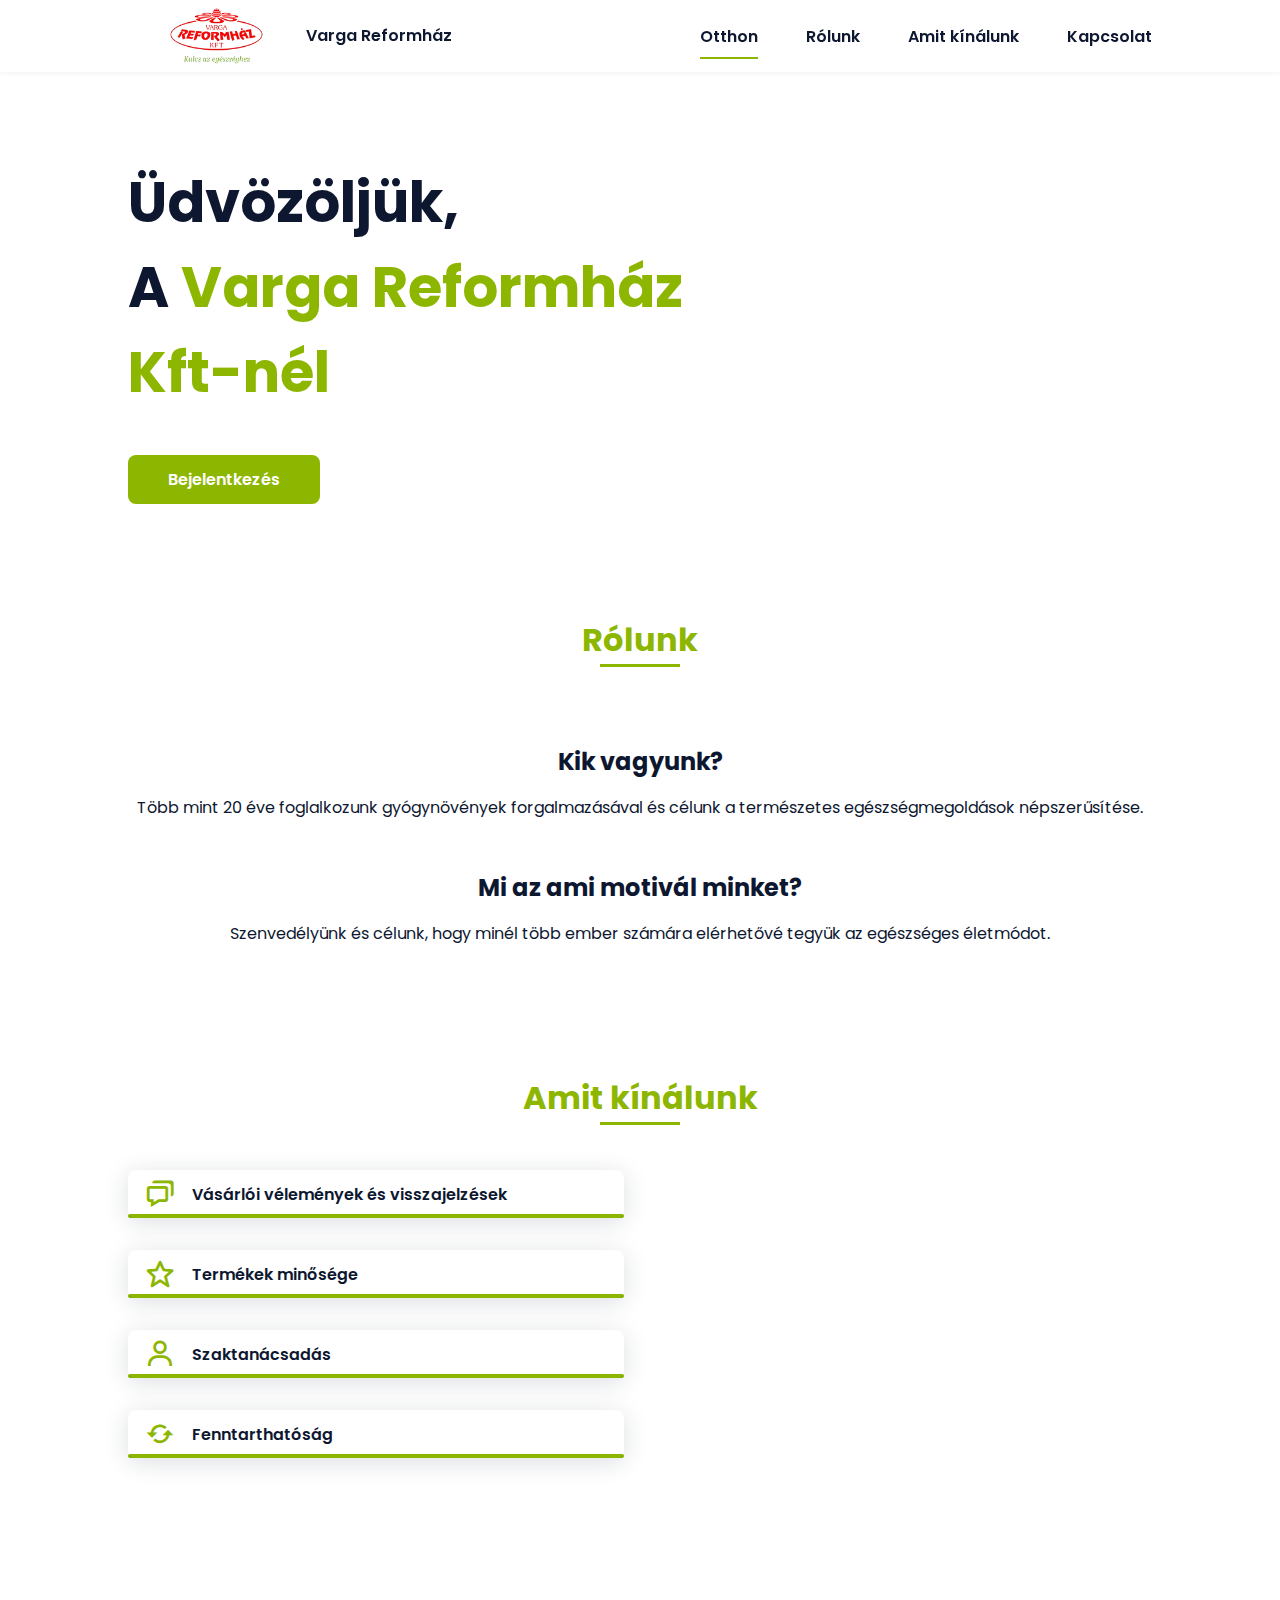
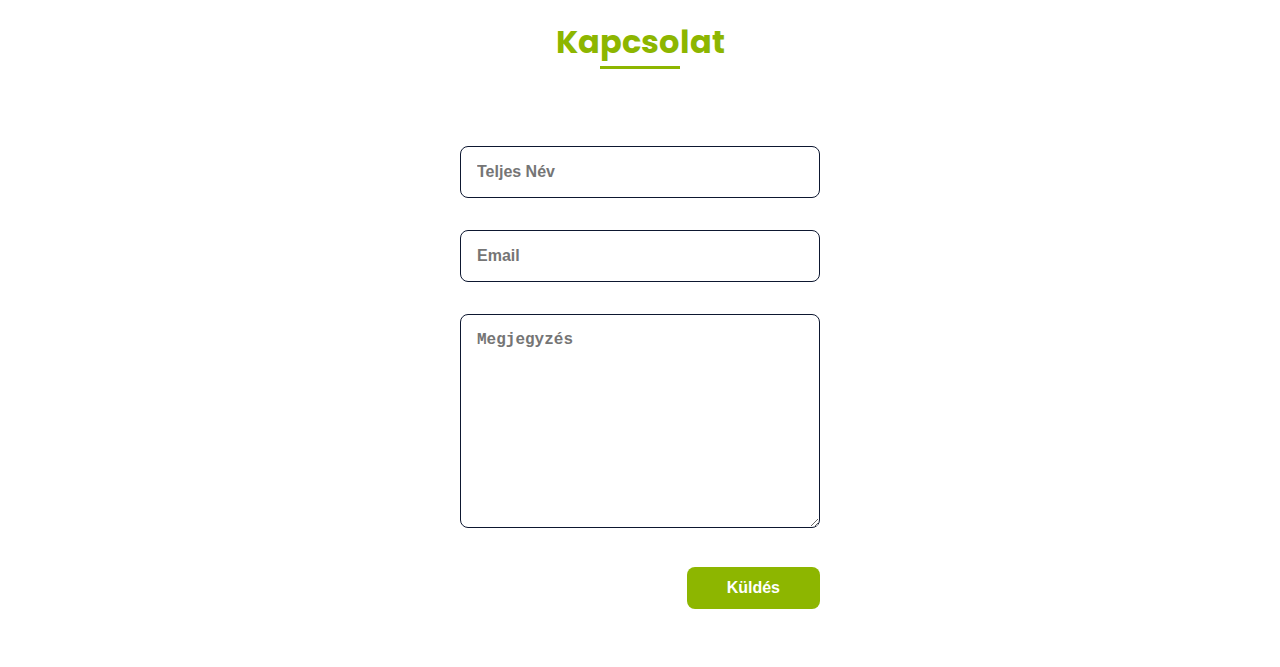
==== reformApp/index.html @ 3c534753 "welcome page 6" ====
<!DOCTYPE html>
<html lang="en">

<head>
    <meta charset="UTF-8">
    <meta name="viewport" content="width=device-width, initial-scale=1.0">
    <link rel="stylesheet" href="css/style.css">
    <link href='https://cdn.jsdelivr.net/npm/boxicons@2.0.5/css/boxicons.min.css' rel='stylesheet'>
    <title>Landing Page</title>
</head>

<body>
    <header class="l-header">
        <nav class="nav bd-grid">
            <div class="logo__div">
                 <img src="reformhaz.png" class="logo" alt=""><a href="#" class="nav__logo">Varga Reformház</a>
            </div>
            <div class="nav__menu" id="nav-menu">
                <ul class="nav__list">
                    <li class="nav__item"><a href="#home" class="nav__link active-link">Otthon</a></li>
                    <li class="nav__item"><a href="#about" class="nav__link">Rólunk</a></li>
                    <li class="nav__item"><a href="#skills" class="nav__link">Amit kínálunk</a></li>
                    <li class="nav__item"><a href="#contact" class="nav__link">Kapcsolat</a></li>
                </ul>
            </div>
            <div class="nav__toggle" id="nav-toggle">
                <i class='bx bx-menu'></i>
            </div>
        </nav>
    </header>
    <main class="l-main">
        <!--===== HOME =====-->
        <section class="home bd-grid" id="home">
            <div class="home__data">
                <h1 class="home__title">Üdvözöljük,<br>A <span class="home__title-color">Varga Reformház
                        <br>Kft-nél</span><br>
                </h1>
                <a href="SuLi.html" class="button">Bejelentkezés</a>
            </div>
        </section>
        <!--===== ABOUT =====-->
        <section class="about section " id="about">
            <h2 class="section-title">Rólunk</h2>
            <div class="about__container">
                <div class="about__img">
                    <img src="assets/img/about.jpg" alt="">
                </div>
                <div>
                    <h2 class="about__subtitle">Kik vagyunk?</h2>
                    <p class="about__text">Több mint 20 éve foglalkozunk gyógynövények forgalmazásával és célunk a természetes egészségmegoldások népszerűsítése.</p>
                </div>
                <br>
                <br>
                <div>
                    <h2 class="about__subtitle">Mi az ami motivál minket?</h2>
                    <p class="about__text">Szenvedélyünk és célunk, hogy minél több ember számára elérhetővé tegyük az egészséges életmódot.</p>
                </div>
            </div>
        </section>
        <!--===== SKILLS =====-->
        <section class="skills section" id="skills">
            <h2 class="section-title">Amit kínálunk</h2>
            <div class="skills__container bd-grid">
                <div>
                    
                    <div class="skills__data">
                        <div class="skills__names">
                            <i class='bx bx-chat skills__icon'></i>
                            <span class="skills__name">Vásárlói vélemények és visszajelzések</span>
                        </div>
                        <div class="skills__bar skills__communication">
                        </div>
                    </div>
                    <div class="skills__data">
                        <div class="skills__names">
                            <i class='bx bx-star skills__icon'></i>
                            <span class="skills__name">Termékek minősége</span>
                        </div>
                        <div class="skills__bar skills__design">
                        </div>
                    </div>
                    <div class="skills__data">
                        <div class="skills__names">
                            <i class='bx bx-user skills__icon'></i>
                            <span class="skills__name">Szaktanácsadás</span>
                        </div>
                        <div class="skills__bar skills__content editing">
                        </div>
                    </div>
                    <div class="skills__data">
                        <div class="skills__names">
                            <i class='bx bx-refresh skills__icon'></i>
                            <span class="skills__name">Fenntarthatóság </span>
                        </div>
                        <div class="skills__bar skills__adaptability">
                        </div>
                    </div>
                </div>
            </div>
        </section>
        <!--===== CONTACT =====-->
        <section class="contact section" id="contact">
            <h2 class="section-title">Kapcsolat</h2>
            <div class="contact__container bd-grid">
                <form action="" class="contact__form">
                    <input type="text" placeholder="Teljes Név" class="contact__input">
                    <input type="mail" placeholder="Email" class="contact__input">
                    <textarea name="" id="" cols="0" rows="10" class="contact__input" placeholder="Megjegyzés"></textarea>
                    <input type="button" value="Küldés" class="contact__button button">
                </form>
            </div>
        </section>
    </main>
    <!--===== SCROLL REVEAL =====-->
    <script src="https://unpkg.com/scrollreveal"></script>
    <!--===== MAIN JS =====-->
    <script src="src/main.js"></script>
</body>

</html>
---- reformApp/css/style.css ----
/*===== GOOGLE FONTS =====*/
@import url("https://fonts.googleapis.com/css2?family=Poppins:wght@400;600;700&display=swap");

/*===== VARIABLES CSS =====*/
:root {
    --header-height: 3rem;
    --font-semi: 600;
    /*===== Color =====*/
    --hue-color: 148;
    --first-color: #8db600;
    --second-color: hsl(224, 56%, 12%);
    --body-font: "Poppins", sans-serif;
    --big-font-size: 2rem;
    --h2-font-size: 1.25rem;
    --normal-font-size: .938rem;
    --smaller-font-size: .75rem;
    --mb-2: 1rem;
    --mb-4: 2rem;
    --mb-5: 2.5rem;
    --mb-6: 3rem;
    --z-back: -10;
    --z-fixed: 100;
}

@media screen and (min-width: 968px) {
    :root {
        --big-font-size: 3.5rem;
        --h2-font-size: 2rem;
        --normal-font-size: 1rem;
        --smaller-font-size: .875rem;
    }
}

/*===== BASE =====*/
*,
::before,
::after {
    box-sizing: border-box;
}

html {
    scroll-behavior: smooth;
}

body {
    margin: var(--header-height) 0 0 0;
    font-family: var(--body-font);
    font-size: var(--normal-font-size);
    color: var(--second-color);
}

h1,
h2,
p {
    margin: 0;
}

ul {
    margin: 0;
    padding: 0;
    list-style: none;
}

a {
    text-decoration: none;
}

img {
    max-width: 100%;
    height: auto;
    display: block;
}
.logo
{
    width: 40%;
    height: 40%;
}
.logo__div
{
    display: flex;
    align-items: center;
}
/*===== CLASS CSS ===== */
.section-title {
    position: relative;
    font-size: var(--h2-font-size);
    color: var(--first-color);
    margin-top: var(--mb-2);
    margin-bottom: var(--mb-4);
    text-align: center;
}

.section-title::after {
    position: absolute;
    content: "";
    width: 64px;
    height: 0.18rem;
    left: 0;
    right: 0;
    margin: auto;
    top: 2rem;
    background-color: var(--first-color);
}
.section {
    padding-top: 3rem;
    padding-bottom: 2rem;
}

/*===== LAYOUT =====*/
.bd-grid {
    max-width: 1024px;
    display: grid;
    margin-left: var(--mb-2);
    margin-right: var(--mb-2);
}

.l-header {
    width: 100%;
    position: fixed;
    top: 0;
    left: 0;
    z-index: var(--z-fixed);
    background-color: #fff;
    box-shadow: 0 1px 4px rgba(146, 161, 176, 0.15);
}

/*===== NAV =====*/
.nav {
    height: var(--header-height);
    display: flex;
    justify-content: space-between;
    align-items: center;
    font-weight: var(--font-semi);
}

@media screen and (max-width: 767px) {
    .nav__menu {
        position: fixed;
        top: var(--header-height);
        right: -100%;
        width: 80%;
        height: 100%;
        padding: 2rem;
        background-color: var(--first-color);
        transition: 0.5s;
    }
}

.nav__item {
    margin-bottom: var(--mb-4);
}

.nav__link {
    position: relative;
    color: #fff;
}

.nav__link:hover {
    position: relative;
}

.nav__link:hover::after {
    position: absolute;
    content: "";
    width: 100%;
    height: 0.18rem;
    left: 0;
    top: 2rem;
    background-color: var(--first-color);
}

.nav__logo {
    color: var(--second-color);
}

.nav__toggle {
    color: var(--second-color);
    font-size: 1.5rem;
    cursor: pointer;
}

/*Active menu*/
.active-link::after {
    position: absolute;
    content: "";
    width: 100%;
    height: 0.18rem;
    left: 0;
    top: 2rem;
    background-color: var(--first-color);
}

/*=== Show menu ===*/
.show {
    right: 0;
}

/*===== HOME =====*/
.home {
    position: relative;
    row-gap: 5rem;
    padding: 4rem 0 5rem;
}

.home__data {
    align-self: center;
}

.home__title {
    font-size: var(--big-font-size);
    margin-bottom: var(--mb-5);
}

.home__title-color {
    color: var(--first-color);
}

.logo 
{
    object-fit: contain;
    max-width: 100%;
    height: auto;
}
/*BUTTONS*/
.button {
    display: inline-block;
    background-color: var(--first-color);
    color: #ffffff;
    padding: 0.75rem 2.5rem;
    font-weight: var(--font-semi);
    border-radius: 0.5rem;
    transition: 0.3s;
}

.button:hover {
    box-shadow: 0px 10px 36px rgba(0, 0, 0, 0.15);
}

/* ===== ABOUT =====*/
.about__container {
    row-gap: 2rem;
    text-align: center;
}

.about__subtitle {
    margin-bottom: var(--mb-2);
}

.about__img {
    justify-self: center;
}

.about__img img {
    width: 200px;
    border-radius: 0.5rem;
}

/* ===== SKILLS =====*/
.skills__container {
    row-gap: 2rem;
    text-align: center;
}

.skills__subtitle {
    margin-bottom: var(--mb-2);
}

.skills__text {
    margin-bottom: var(--mb-4);
}

.skills__data {
    display: flex;
    justify-content: space-between;
    align-items: center;
    position: relative;
    font-weight: var(--font-semi);
    padding: 0.5rem 1rem;
    margin-bottom: var(--mb-4);
    border-radius: 0.5rem;
    box-shadow: 0px 4px 25px rgba(14, 36, 49, 0.15);
}

.skills__icon {
    font-size: 2rem;
    margin-right: var(--mb-2);
    color: var(--first-color);
}

.skills__names {
    display: flex;
    align-items: center;
}

.skills__bar {
    position: absolute;
    left: 0;
    bottom: 0;
    background-color: var(--first-color);
    height: 0.25rem;
    border-radius: 0.5rem;
    z-index: var(--z-back);
}

.skills__communication {
    width: 100%;
}

.skills__design {
    width: 100%;
}

.skills__content {
    width: 100%;
}

.skills__adaptability {
    width: 100%;
}

.skills__img {
    border-radius: 0.5rem;
}

/* ===== CONTACT =====*/
.contact__input {
    width: 100%;
    font-size: var(--normal-font-size);
    font-weight: var(--font-semi);
    padding: 1rem;
    border-radius: 0.5rem;
    border: 1.5px solid var(--second-color);
    outline: none;
    margin-bottom: var(--mb-4);
}

.contact__button {
    display: block;
    border: none;
    outline: none;
    font-size: var(--normal-font-size);
    cursor: pointer;
    margin-left: auto;
}

/* ===== MEDIA QUERIES=====*/
@media screen and (max-width: 320px) {
    .home {
        row-gap: 2rem;
    }

}

@media screen and (min-width: 576px) {
    .home {
        padding: 4rem 0 2rem;
    }

    .home__social {
        padding-top: 0;
        padding-bottom: 2.5rem;
        flex-direction: row;
        align-self: flex-end;
    }

    .home__social-icon {
        margin-bottom: 0;
        margin-right: var(--mb-4);
    }

    .about__container {
        align-items: center;
        text-align: center;
    }

    .skills__container {
        grid-template-columns: 0.7fr;
        justify-content: center;
        column-gap: 1rem;
    }

    .showcase__container {
        grid-template-columns: repeat(2, 1fr);
        column-gap: 2rem;
        padding-top: 2rem;
    }

    .contact__form {
        width: 360px;
        padding-top: 2rem;
    }

    .contact__container {
        justify-items: center;
    }
}

@media screen and (min-width: 768px) {
    body {
        margin: 0;
    }

    .section {
        padding-top: 4rem;
        padding-bottom: 3rem;
    }

    .section-title {
        margin-bottom: var(--mb-6);
    }

    .section-title::after {
        width: 80px;
        top: 3rem;
    }

    .nav {
        height: calc(var(--header-height) + 1.5rem);
    }

    .nav__list {
        display: flex;
        padding-top: 0;
    }

    .nav__item {
        margin-left: var(--mb-6);
        margin-bottom: 0;
    }

    .nav__toggle {
        display: none;
    }

    .nav__link {
        color: var(--second-color);
    }

    .home {
        padding: 8rem 0 2rem;
    }

    .about__container {
        padding-top: 2rem;
    }

    .about__img img {
        width: 300px;
    }

    .skills__container {
        grid-template-columns: repeat(2, 1fr);
        column-gap: 2rem;
        align-items: center;
        text-align: initial;
    }

    .showcase__container {
        grid-template-columns: repeat(3, 1fr);
        column-gap: 2rem;
    }
}

@media screen and (min-width: 992px) {
    .bd-grid {
        margin-left: auto;
        margin-right: auto;
    }

    .home {
        padding: 10rem 0 2rem;
    }

}
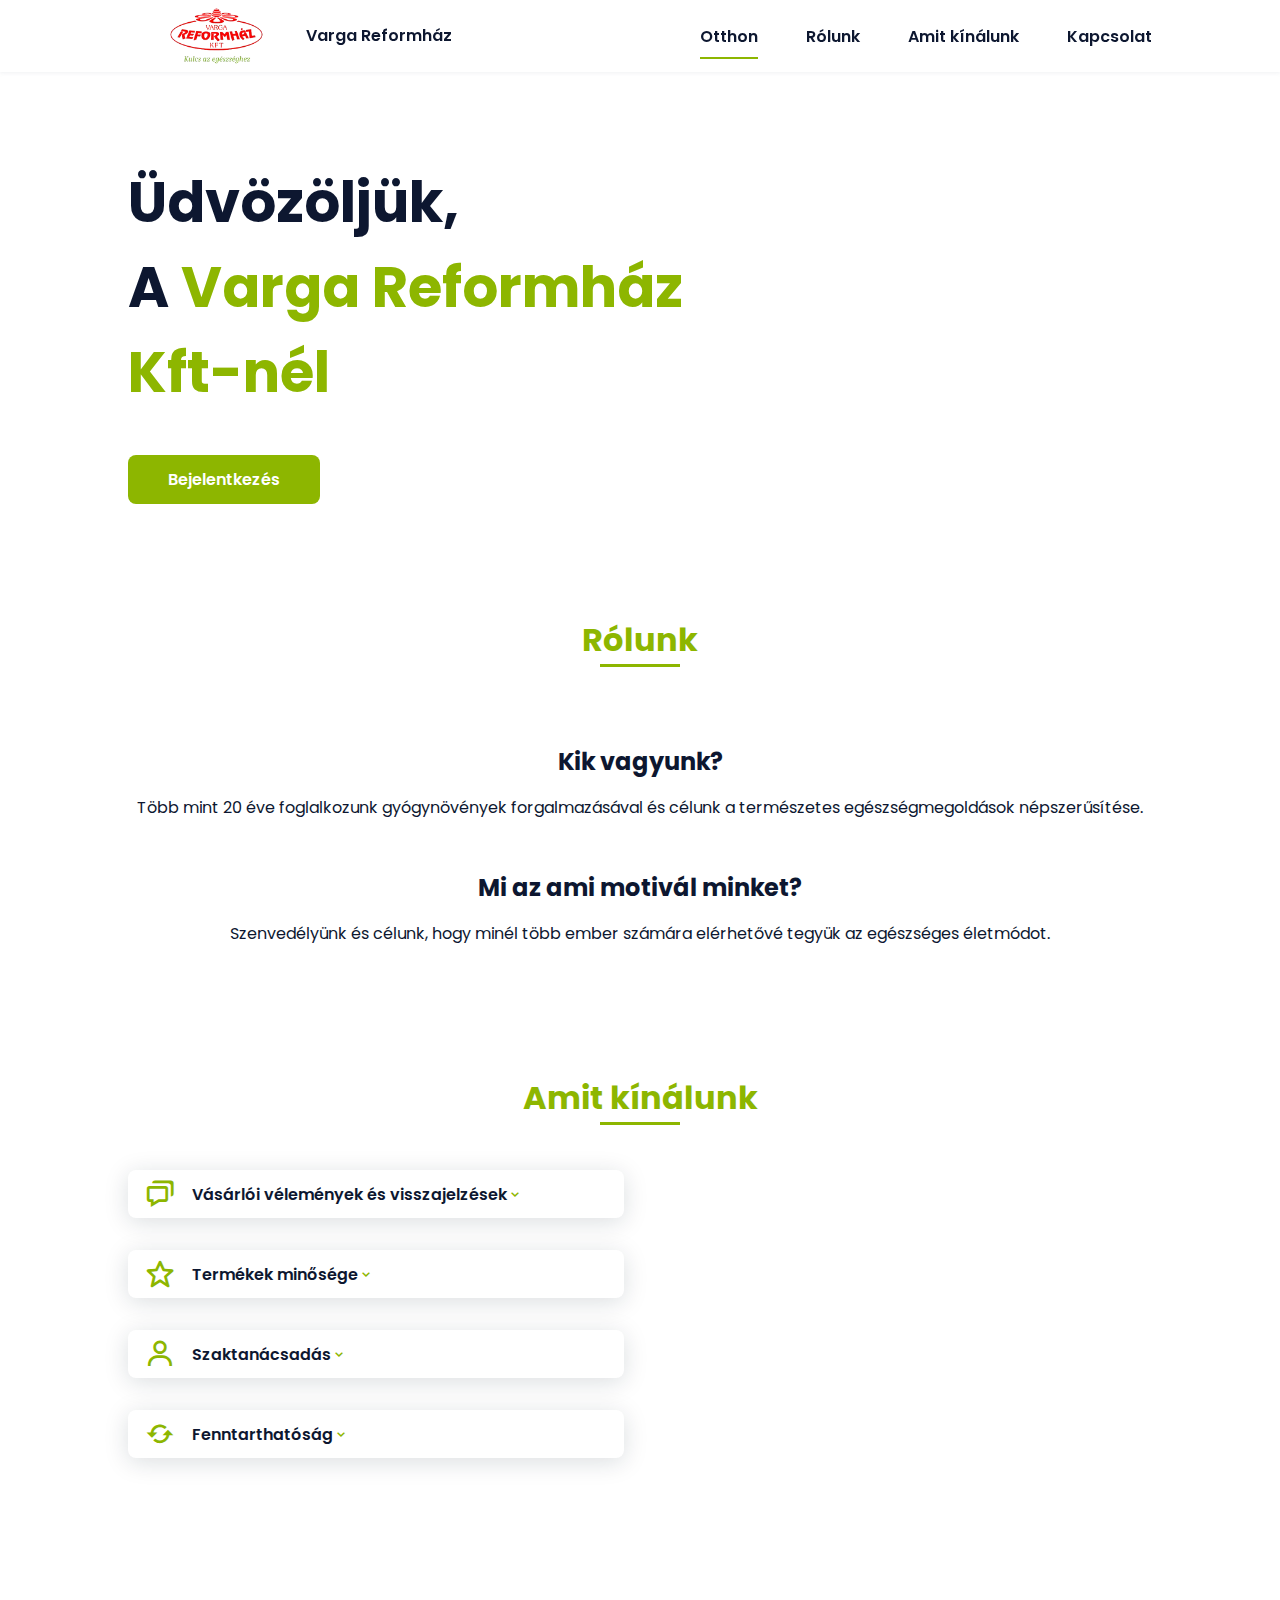
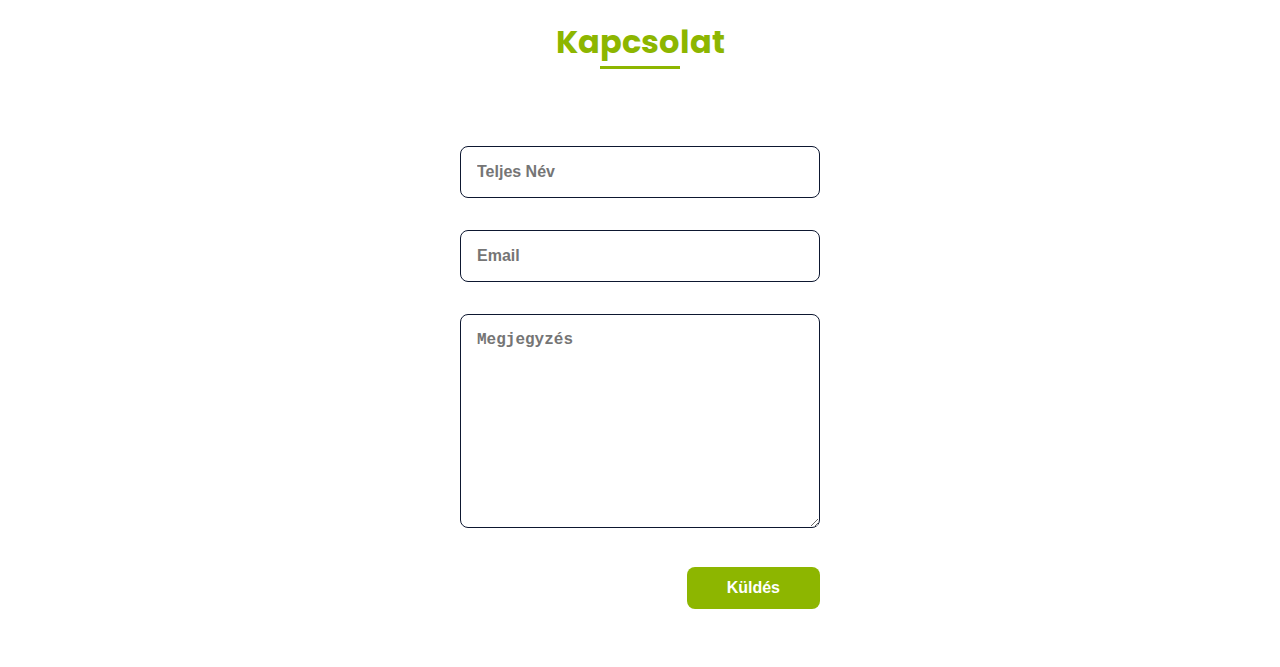
==== commit f9ab4cf9: "nyilak megoldas" ====
--- a/reformApp/index.html
+++ b/reformApp/index.html
@@ -62,37 +62,44 @@
             <h2 class="section-title">Amit kínálunk</h2>
             <div class="skills__container bd-grid">
                 <div>
-                    
-                    <div class="skills__data">
+                    <div class="skills__data" onclick="toggleDropdown(this)">
                         <div class="skills__names">
                             <i class='bx bx-chat skills__icon'></i>
                             <span class="skills__name">Vásárlói vélemények és visszajelzések</span>
+                            <i class="bx bx-chevron-down skills__arrow"></i>
                         </div>
                         <div class="skills__bar skills__communication">
+                            <p class="skills__description">Itt jelenik meg a vásárlói vélemények és visszajelzések részletes információja.</p>
                         </div>
                     </div>
-                    <div class="skills__data">
+                    <div class="skills__data" onclick="toggleDropdown(this)">
                         <div class="skills__names">
                             <i class='bx bx-star skills__icon'></i>
                             <span class="skills__name">Termékek minősége</span>
+                            <i class="bx bx-chevron-down skills__arrow" ></i>
                         </div>
                         <div class="skills__bar skills__design">
+                            <p class="skills__description">Itt jelenik meg a vásárlói vélemények és visszajelzések részletes információja.</p>
                         </div>
                     </div>
-                    <div class="skills__data">
+                    <div class="skills__data"  onclick="toggleDropdown(this)">
                         <div class="skills__names">
                             <i class='bx bx-user skills__icon'></i>
                             <span class="skills__name">Szaktanácsadás</span>
+                            <i class="bx bx-chevron-down skills__arrow" ></i>
                         </div>
                         <div class="skills__bar skills__content editing">
+                            <p class="skills__description">Itt jelenik meg a vásárlói vélemények és visszajelzések részletes információja.</p>
                         </div>
                     </div>
-                    <div class="skills__data">
+                    <div class="skills__data" onclick="toggleDropdown(this)">
                         <div class="skills__names">
                             <i class='bx bx-refresh skills__icon'></i>
                             <span class="skills__name">Fenntarthatóság </span>
+                            <i class="bx bx-chevron-down skills__arrow"></i>
                         </div>
                         <div class="skills__bar skills__adaptability">
+                            <p class="skills__description">Itt jelenik meg a vásárlói vélemények és visszajelzések részletes információja.</p>
                         </div>
                     </div>
                 </div>
--- a/reformApp/css/style.css
+++ b/reformApp/css/style.css
@@ -279,6 +279,7 @@
     margin-bottom: var(--mb-4);
     border-radius: 0.5rem;
     box-shadow: 0px 4px 25px rgba(14, 36, 49, 0.15);
+    cursor: pointer;
 }
 
 .skills__icon {
@@ -320,6 +321,19 @@
 
 .skills__img {
     border-radius: 0.5rem;
+}
+
+.skills__arrow {
+    margin-left: auto;
+    color: var(--first-color);
+}
+
+.bx-chevron-up {
+    transform: rotate(180deg);
+}
+
+.skills__description {
+    margin: 10px 0;
 }
 
 /* ===== CONTACT =====*/
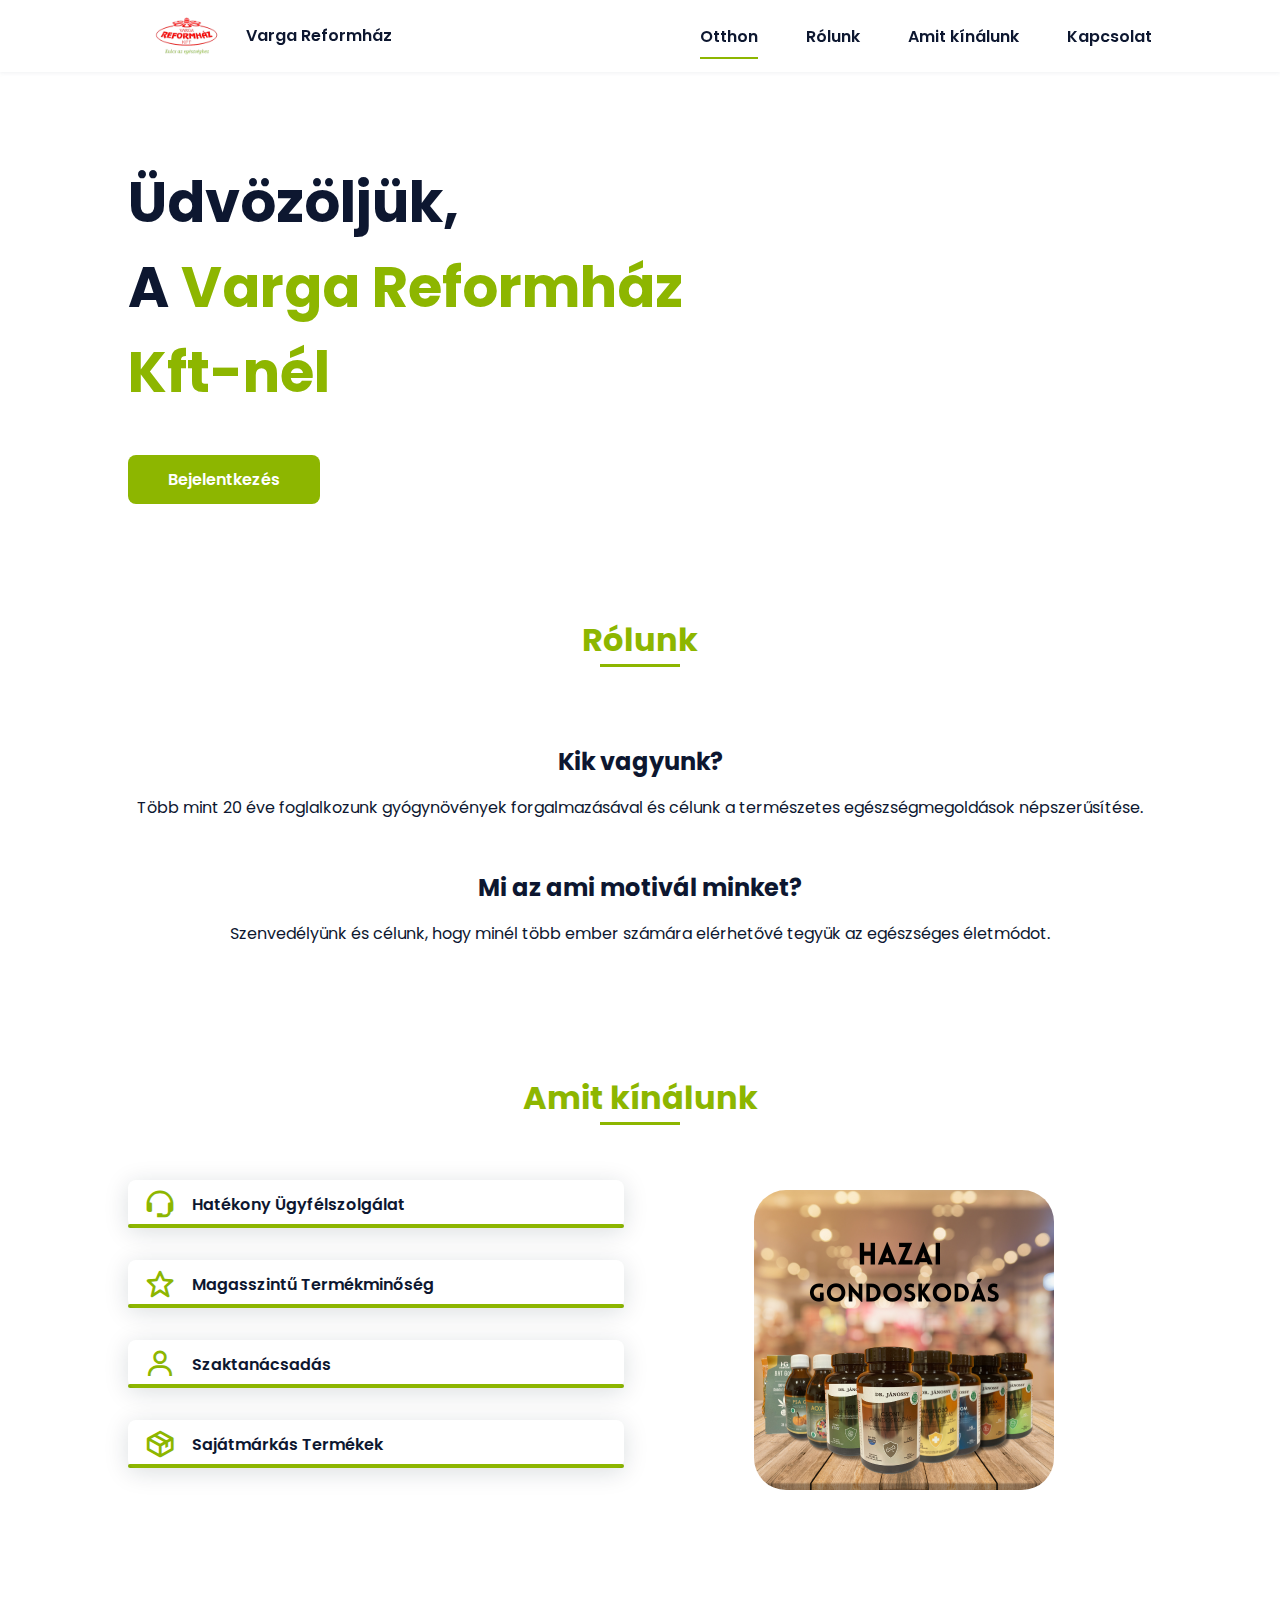
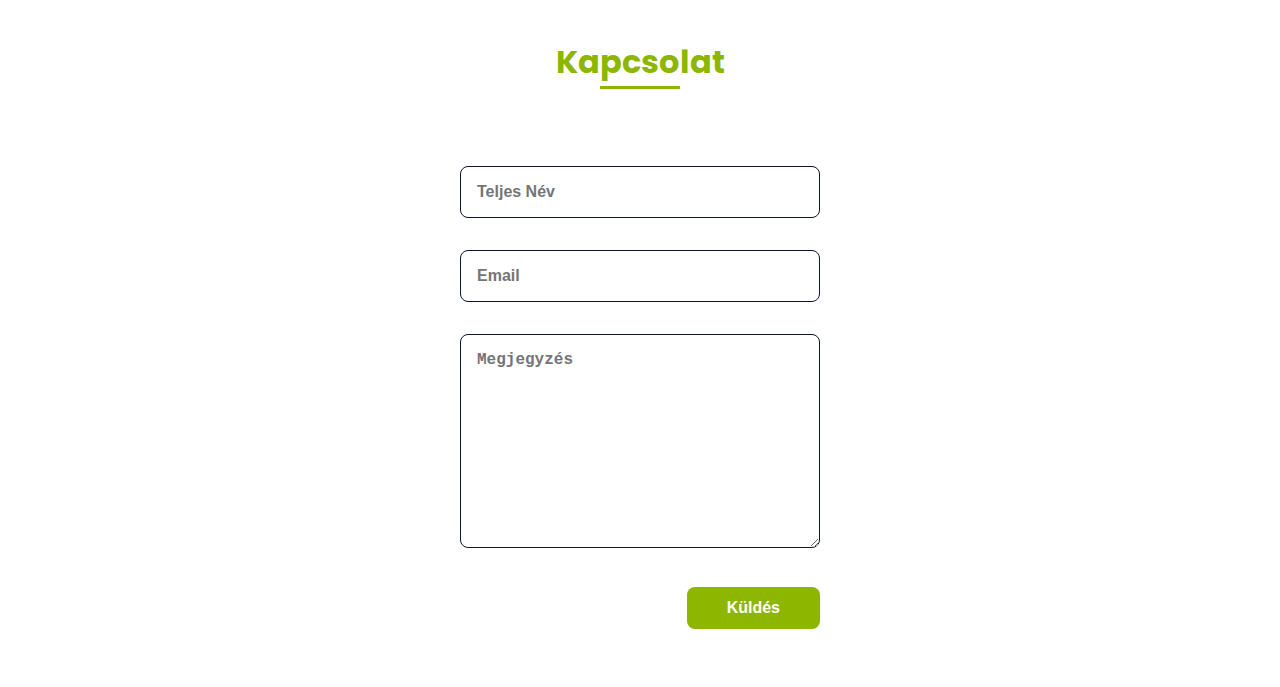
==== commit ff2010d1: "app teszt all good + clear good" ====
--- a/reformApp/index.html
+++ b/reformApp/index.html
@@ -13,13 +13,13 @@
     <header class="l-header">
         <nav class="nav bd-grid">
             <div class="logo__div">
-                 <img src="reformhaz.png" class="logo" alt=""><a href="#" class="nav__logo">Varga Reformház</a>
+                <img src="reformhaz.png" class="logo" alt=""><a href="#" class="nav__logo">Varga Reformház</a>
             </div>
             <div class="nav__menu" id="nav-menu">
                 <ul class="nav__list">
                     <li class="nav__item"><a href="#home" class="nav__link active-link">Otthon</a></li>
                     <li class="nav__item"><a href="#about" class="nav__link">Rólunk</a></li>
-                    <li class="nav__item"><a href="#skills" class="nav__link">Amit kínálunk</a></li>
+                    <li class="nav__item"><a href="#provides" class="nav__link">Amit kínálunk</a></li>
                     <li class="nav__item"><a href="#contact" class="nav__link">Kapcsolat</a></li>
                 </ul>
             </div>
@@ -47,61 +47,58 @@
                 </div>
                 <div>
                     <h2 class="about__subtitle">Kik vagyunk?</h2>
-                    <p class="about__text">Több mint 20 éve foglalkozunk gyógynövények forgalmazásával és célunk a természetes egészségmegoldások népszerűsítése.</p>
+                    <p class="about__text">Több mint 20 éve foglalkozunk gyógynövények forgalmazásával és célunk a
+                        természetes egészségmegoldások népszerűsítése.</p>
                 </div>
                 <br>
                 <br>
                 <div>
                     <h2 class="about__subtitle">Mi az ami motivál minket?</h2>
-                    <p class="about__text">Szenvedélyünk és célunk, hogy minél több ember számára elérhetővé tegyük az egészséges életmódot.</p>
+                    <p class="about__text">Szenvedélyünk és célunk, hogy minél több ember számára elérhetővé tegyük az
+                        egészséges életmódot.</p>
                 </div>
             </div>
         </section>
         <!--===== SKILLS =====-->
-        <section class="skills section" id="skills">
+        <section class="skills section" id="provides">
             <h2 class="section-title">Amit kínálunk</h2>
             <div class="skills__container bd-grid">
                 <div>
-                    <div class="skills__data" onclick="toggleDropdown(this)">
+                    <div class="skills__data">
                         <div class="skills__names">
-                            <i class='bx bx-chat skills__icon'></i>
-                            <span class="skills__name">Vásárlói vélemények és visszajelzések</span>
-                            <i class="bx bx-chevron-down skills__arrow"></i>
+                            <i class='bx bx-support skills__icon'></i>
+                            <span class="skills__name">Hatékony Ügyfélszolgálat</span>
                         </div>
-                        <div class="skills__bar skills__communication">
-                            <p class="skills__description">Itt jelenik meg a vásárlói vélemények és visszajelzések részletes információja.</p>
+                        <div class="skills__bar skills__lines">
                         </div>
                     </div>
-                    <div class="skills__data" onclick="toggleDropdown(this)">
+                    <div class="skills__data">
                         <div class="skills__names">
                             <i class='bx bx-star skills__icon'></i>
-                            <span class="skills__name">Termékek minősége</span>
-                            <i class="bx bx-chevron-down skills__arrow" ></i>
+                            <span class="skills__name">Magasszintű Termékminőség</span>
                         </div>
-                        <div class="skills__bar skills__design">
-                            <p class="skills__description">Itt jelenik meg a vásárlói vélemények és visszajelzések részletes információja.</p>
+                        <div class="skills__bar skills__lines">
                         </div>
                     </div>
-                    <div class="skills__data"  onclick="toggleDropdown(this)">
+                    <div class="skills__data">
                         <div class="skills__names">
                             <i class='bx bx-user skills__icon'></i>
                             <span class="skills__name">Szaktanácsadás</span>
-                            <i class="bx bx-chevron-down skills__arrow" ></i>
                         </div>
-                        <div class="skills__bar skills__content editing">
-                            <p class="skills__description">Itt jelenik meg a vásárlói vélemények és visszajelzések részletes információja.</p>
+                        <div class="skills__bar skills__lines">
                         </div>
                     </div>
-                    <div class="skills__data" onclick="toggleDropdown(this)">
+                    <div class="skills__data">
                         <div class="skills__names">
-                            <i class='bx bx-refresh skills__icon'></i>
-                            <span class="skills__name">Fenntarthatóság </span>
-                            <i class="bx bx-chevron-down skills__arrow"></i>
+                            <i class='bx bx-package skills__icon'></i>
+                            <span class="skills__name">Sajátmárkás Termékek</span>
                         </div>
-                        <div class="skills__bar skills__adaptability">
-                            <p class="skills__description">Itt jelenik meg a vásárlói vélemények és visszajelzések részletes információja.</p>
+                        <div class="skills__bar skills__lines">
                         </div>
                     </div>
+                </div>
+                <div class="skills__div">
+                    <img src="hg.png" alt="" id="skills__img">
                 </div>
             </div>
         </section>
@@ -111,8 +108,9 @@
             <div class="contact__container bd-grid">
                 <form action="" class="contact__form">
                     <input type="text" placeholder="Teljes Név" class="contact__input">
-                    <input type="mail" placeholder="Email" class="contact__input">
-                    <textarea name="" id="" cols="0" rows="10" class="contact__input" placeholder="Megjegyzés"></textarea>
+                    <input type="email" placeholder="Email" class="contact__input">
+                    <textarea name="" id="" cols="0" rows="10" class="contact__input"
+                        placeholder="Megjegyzés"></textarea>
                     <input type="button" value="Küldés" class="contact__button button">
                 </form>
             </div>
@@ -124,4 +122,4 @@
     <script src="src/main.js"></script>
 </body>
 
-</html>
+</html>--- a/reformApp/css/style.css
+++ b/reformApp/css/style.css
@@ -1,6 +1,5 @@
 /*===== GOOGLE FONTS =====*/
 @import url("https://fonts.googleapis.com/css2?family=Poppins:wght@400;600;700&display=swap");
-
 /*===== VARIABLES CSS =====*/
 :root {
     --header-height: 3rem;
@@ -21,7 +20,6 @@
     --z-back: -10;
     --z-fixed: 100;
 }
-
 @media screen and (min-width: 968px) {
     :root {
         --big-font-size: 3.5rem;
@@ -30,53 +28,44 @@
         --smaller-font-size: .875rem;
     }
 }
-
 /*===== BASE =====*/
 *,
 ::before,
 ::after {
     box-sizing: border-box;
 }
-
 html {
     scroll-behavior: smooth;
 }
-
 body {
     margin: var(--header-height) 0 0 0;
     font-family: var(--body-font);
     font-size: var(--normal-font-size);
     color: var(--second-color);
 }
-
 h1,
 h2,
 p {
     margin: 0;
 }
-
 ul {
     margin: 0;
     padding: 0;
     list-style: none;
 }
-
 a {
     text-decoration: none;
 }
-
 img {
     max-width: 100%;
     height: auto;
     display: block;
 }
-.logo
-{
+.logo {
     width: 40%;
     height: 40%;
 }
-.logo__div
-{
+.logo__div {
     display: flex;
     align-items: center;
 }
@@ -89,7 +78,6 @@
     margin-bottom: var(--mb-4);
     text-align: center;
 }
-
 .section-title::after {
     position: absolute;
     content: "";
@@ -105,7 +93,6 @@
     padding-top: 3rem;
     padding-bottom: 2rem;
 }
-
 /*===== LAYOUT =====*/
 .bd-grid {
     max-width: 1024px;
@@ -113,7 +100,6 @@
     margin-left: var(--mb-2);
     margin-right: var(--mb-2);
 }
-
 .l-header {
     width: 100%;
     position: fixed;
@@ -123,7 +109,6 @@
     background-color: #fff;
     box-shadow: 0 1px 4px rgba(146, 161, 176, 0.15);
 }
-
 /*===== NAV =====*/
 .nav {
     height: var(--header-height);
@@ -132,7 +117,6 @@
     align-items: center;
     font-weight: var(--font-semi);
 }
-
 @media screen and (max-width: 767px) {
     .nav__menu {
         position: fixed;
@@ -145,20 +129,16 @@
         transition: 0.5s;
     }
 }
-
 .nav__item {
     margin-bottom: var(--mb-4);
 }
-
 .nav__link {
     position: relative;
     color: #fff;
 }
-
 .nav__link:hover {
     position: relative;
 }
-
 .nav__link:hover::after {
     position: absolute;
     content: "";
@@ -168,17 +148,14 @@
     top: 2rem;
     background-color: var(--first-color);
 }
-
 .nav__logo {
     color: var(--second-color);
 }
-
 .nav__toggle {
     color: var(--second-color);
     font-size: 1.5rem;
     cursor: pointer;
 }
-
 /*Active menu*/
 .active-link::after {
     position: absolute;
@@ -189,36 +166,29 @@
     top: 2rem;
     background-color: var(--first-color);
 }
-
 /*=== Show menu ===*/
 .show {
     right: 0;
 }
-
 /*===== HOME =====*/
 .home {
     position: relative;
     row-gap: 5rem;
     padding: 4rem 0 5rem;
 }
-
 .home__data {
     align-self: center;
 }
-
 .home__title {
     font-size: var(--big-font-size);
     margin-bottom: var(--mb-5);
 }
-
 .home__title-color {
     color: var(--first-color);
 }
-
-.logo 
-{
+.logo {
     object-fit: contain;
-    max-width: 100%;
+    max-width: 150px;
     height: auto;
 }
 /*BUTTONS*/
@@ -231,44 +201,35 @@
     border-radius: 0.5rem;
     transition: 0.3s;
 }
-
 .button:hover {
     box-shadow: 0px 10px 36px rgba(0, 0, 0, 0.15);
 }
-
 /* ===== ABOUT =====*/
 .about__container {
     row-gap: 2rem;
     text-align: center;
 }
-
 .about__subtitle {
     margin-bottom: var(--mb-2);
 }
-
 .about__img {
     justify-self: center;
 }
-
 .about__img img {
     width: 200px;
     border-radius: 0.5rem;
 }
-
 /* ===== SKILLS =====*/
 .skills__container {
     row-gap: 2rem;
     text-align: center;
 }
-
 .skills__subtitle {
     margin-bottom: var(--mb-2);
 }
-
 .skills__text {
     margin-bottom: var(--mb-4);
 }
-
 .skills__data {
     display: flex;
     justify-content: space-between;
@@ -279,20 +240,22 @@
     margin-bottom: var(--mb-4);
     border-radius: 0.5rem;
     box-shadow: 0px 4px 25px rgba(14, 36, 49, 0.15);
-    cursor: pointer;
-}
-
+}
+.skills__description {
+    background-color: rgb(221, 221, 221);
+    font-size: 12px;
+    border-radius: 5px;
+    padding: 5px;
+}
 .skills__icon {
     font-size: 2rem;
     margin-right: var(--mb-2);
     color: var(--first-color);
 }
-
 .skills__names {
     display: flex;
     align-items: center;
 }
-
 .skills__bar {
     position: absolute;
     left: 0;
@@ -302,40 +265,13 @@
     border-radius: 0.5rem;
     z-index: var(--z-back);
 }
-
-.skills__communication {
-    width: 100%;
-}
-
-.skills__design {
-    width: 100%;
-}
-
-.skills__content {
-    width: 100%;
-}
-
-.skills__adaptability {
-    width: 100%;
-}
-
-.skills__img {
-    border-radius: 0.5rem;
-}
-
-.skills__arrow {
-    margin-left: auto;
-    color: var(--first-color);
-}
-
-.bx-chevron-up {
-    transform: rotate(180deg);
-}
-
-.skills__description {
-    margin: 10px 0;
-}
-
+.skills__lines {
+    width: 100%;
+}
+.skills__div img {
+    margin: 20px auto;
+    border-radius: 2em;
+}
 /* ===== CONTACT =====*/
 .contact__input {
     width: 100%;
@@ -347,7 +283,6 @@
     outline: none;
     margin-bottom: var(--mb-4);
 }
-
 .contact__button {
     display: block;
     border: none;
@@ -356,133 +291,97 @@
     cursor: pointer;
     margin-left: auto;
 }
-
 /* ===== MEDIA QUERIES=====*/
 @media screen and (max-width: 320px) {
     .home {
         row-gap: 2rem;
     }
-
-}
-
+}
 @media screen and (min-width: 576px) {
     .home {
         padding: 4rem 0 2rem;
     }
-
     .home__social {
         padding-top: 0;
         padding-bottom: 2.5rem;
         flex-direction: row;
         align-self: flex-end;
     }
-
     .home__social-icon {
         margin-bottom: 0;
         margin-right: var(--mb-4);
     }
-
     .about__container {
         align-items: center;
         text-align: center;
     }
-
     .skills__container {
         grid-template-columns: 0.7fr;
         justify-content: center;
         column-gap: 1rem;
     }
-
-    .showcase__container {
-        grid-template-columns: repeat(2, 1fr);
-        column-gap: 2rem;
-        padding-top: 2rem;
-    }
-
     .contact__form {
         width: 360px;
         padding-top: 2rem;
     }
-
     .contact__container {
         justify-items: center;
     }
 }
-
 @media screen and (min-width: 768px) {
     body {
         margin: 0;
     }
-
     .section {
         padding-top: 4rem;
         padding-bottom: 3rem;
     }
-
     .section-title {
         margin-bottom: var(--mb-6);
     }
-
     .section-title::after {
         width: 80px;
         top: 3rem;
     }
-
     .nav {
         height: calc(var(--header-height) + 1.5rem);
     }
-
     .nav__list {
         display: flex;
         padding-top: 0;
     }
-
     .nav__item {
         margin-left: var(--mb-6);
         margin-bottom: 0;
     }
-
     .nav__toggle {
         display: none;
     }
-
     .nav__link {
         color: var(--second-color);
     }
-
     .home {
         padding: 8rem 0 2rem;
     }
-
     .about__container {
         padding-top: 2rem;
     }
-
     .about__img img {
         width: 300px;
     }
-
     .skills__container {
         grid-template-columns: repeat(2, 1fr);
         column-gap: 2rem;
         align-items: center;
         text-align: initial;
     }
-
-    .showcase__container {
-        grid-template-columns: repeat(3, 1fr);
-        column-gap: 2rem;
-    }
-}
-
+}
 @media screen and (min-width: 992px) {
     .bd-grid {
         margin-left: auto;
         margin-right: auto;
     }
-
     .home {
         padding: 10rem 0 2rem;
     }
-
 }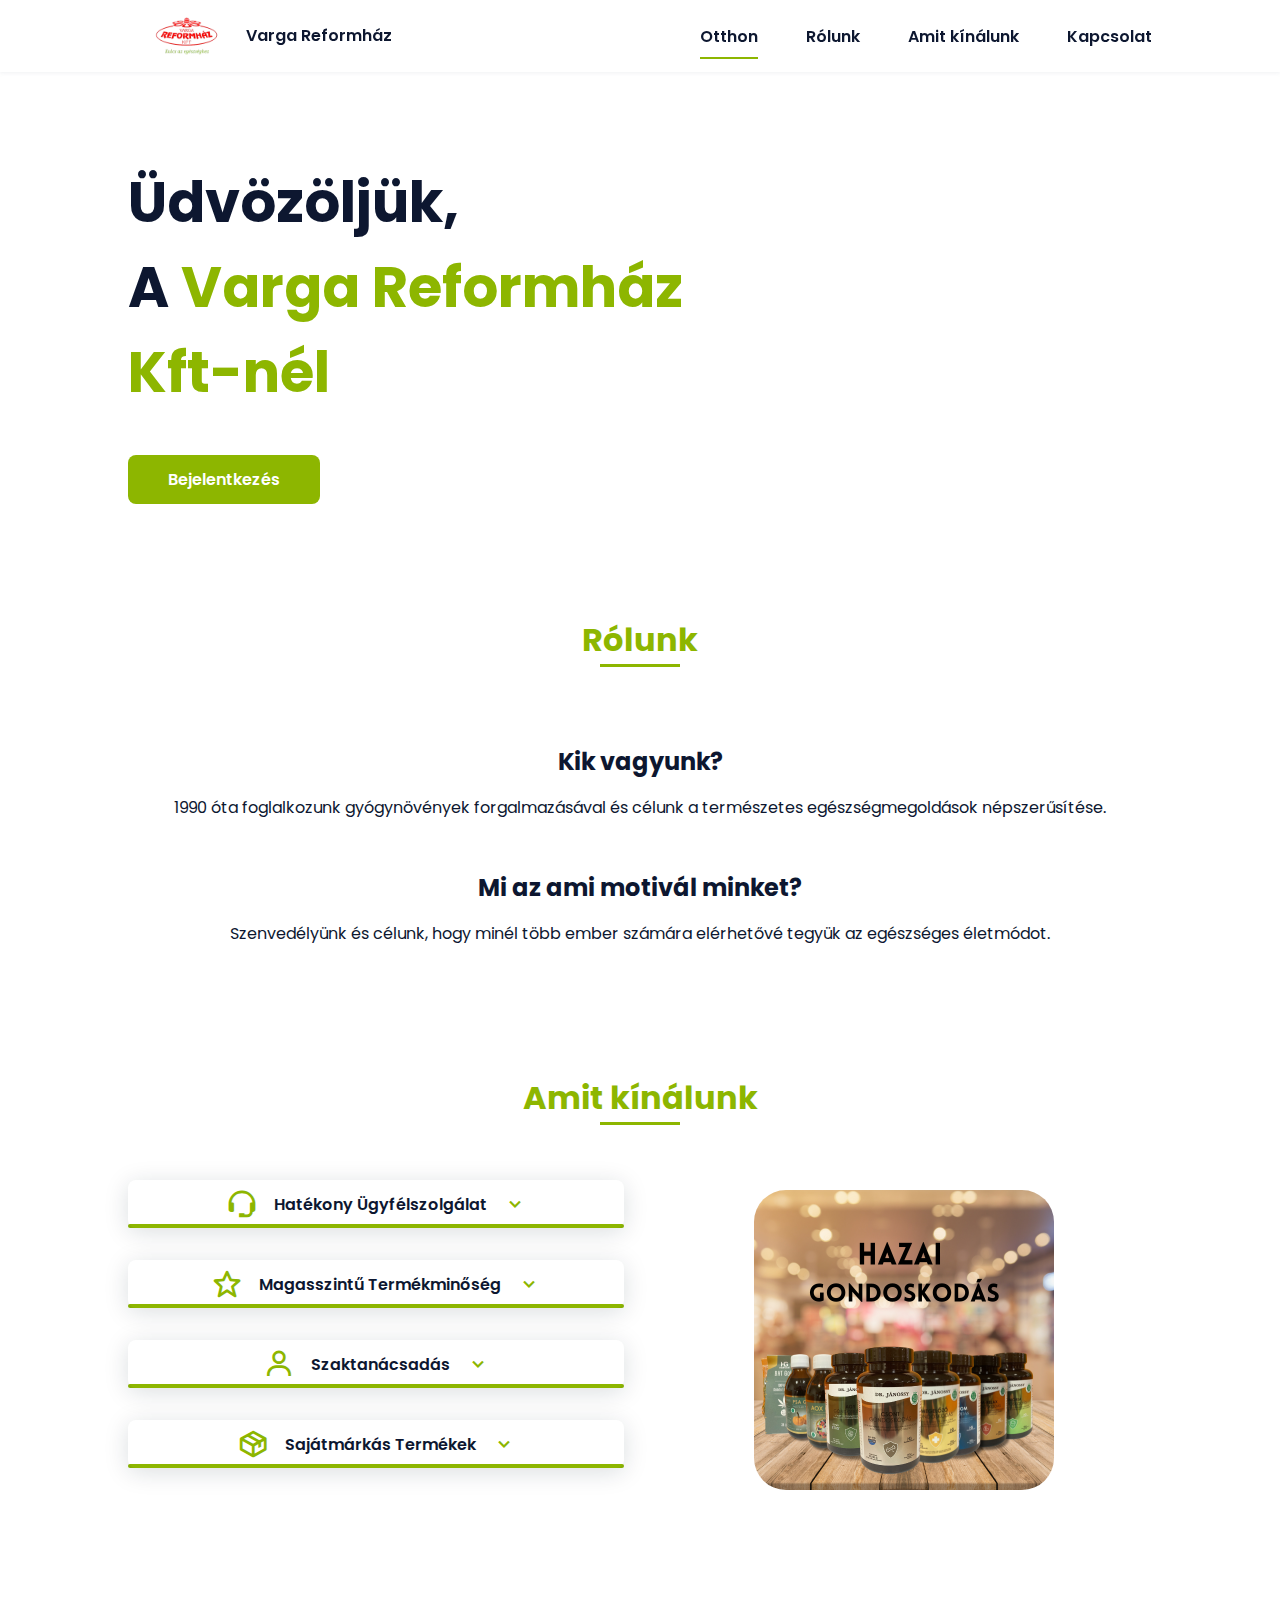
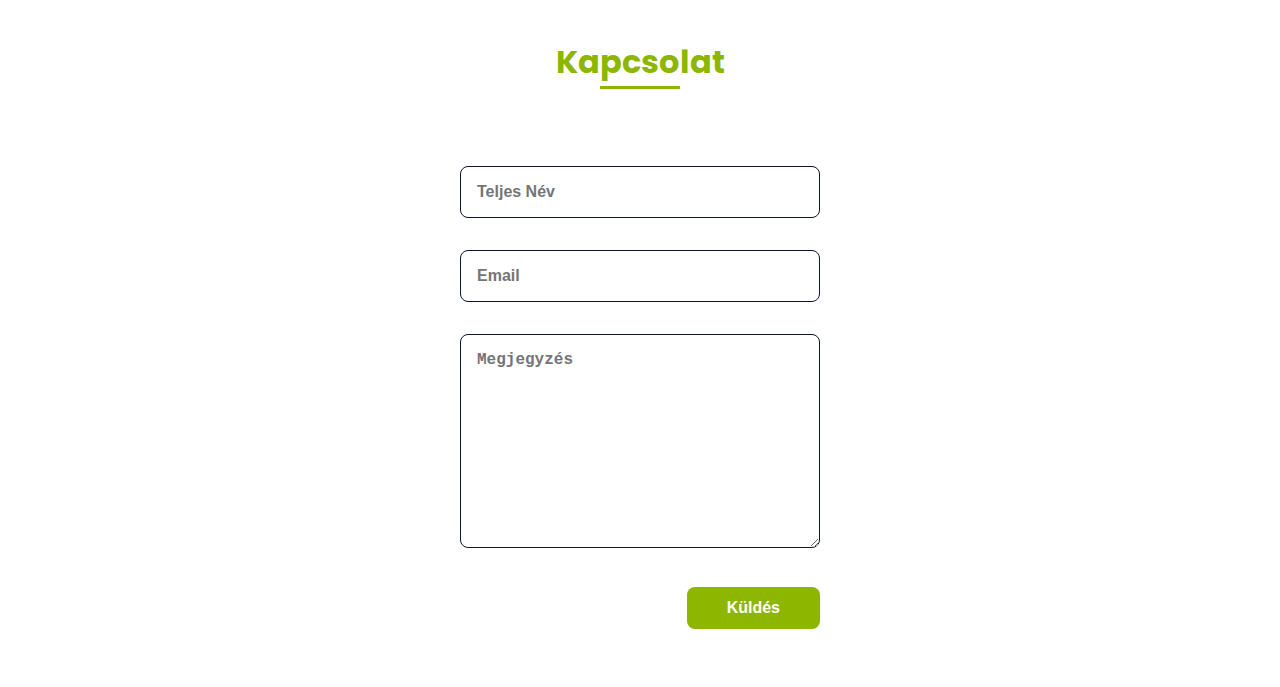
==== commit da3b5c0d: "app dropdown menu kész" ====
--- a/reformApp/index.html
+++ b/reformApp/index.html
@@ -47,7 +47,7 @@
                 </div>
                 <div>
                     <h2 class="about__subtitle">Kik vagyunk?</h2>
-                    <p class="about__text">Több mint 20 éve foglalkozunk gyógynövények forgalmazásával és célunk a
+                    <p class="about__text">1990 óta foglalkozunk gyógynövények forgalmazásával és célunk a
                         természetes egészségmegoldások népszerűsítése.</p>
                 </div>
                 <br>
@@ -68,33 +68,51 @@
                         <div class="skills__names">
                             <i class='bx bx-support skills__icon'></i>
                             <span class="skills__name">Hatékony Ügyfélszolgálat</span>
+                            <i class='bx bx-chevron-down skills__arrow'></i>
                         </div>
                         <div class="skills__bar skills__lines">
                         </div>
+                        <div class="skills__description">Munkatársaink elkötelezettek abban, hogy minden kérdésre gyors
+                            és precíz választ adjanak. Ügyfélszolgálatunk mindig készségesen áll rendelkezésre, hogy
+                            segítsen a vásárlói igények gyors és hatékony kielégítésében.</div>
                     </div>
                     <div class="skills__data">
                         <div class="skills__names">
                             <i class='bx bx-star skills__icon'></i>
                             <span class="skills__name">Magasszintű Termékminőség</span>
+                            <i class='bx bx-chevron-down skills__arrow'></i>
                         </div>
                         <div class="skills__bar skills__lines">
+                        </div>
+                        <div class="skills__description">Kínálatunkban kizárólag prémium minőségű termékek találhatók,
+                            amelyek megfelelnek a legmagasabb elvárásoknak. Mindegyik termék alapos minőségellenőrzésen
+                            esik át, hogy biztosítsuk a vásárlóink teljes megelégedését.
                         </div>
                     </div>
                     <div class="skills__data">
                         <div class="skills__names">
                             <i class='bx bx-user skills__icon'></i>
                             <span class="skills__name">Szaktanácsadás</span>
+                            <i class='bx bx-chevron-down skills__arrow'></i>
                         </div>
                         <div class="skills__bar skills__lines">
                         </div>
+                        <div class="skills__description">Szakértőink mindig rendelkezésre állnak, hogy személyre szabott
+                            tanácsokkal segítsenek a legjobb döntés meghozatalában. Az egészséges életmód és a
+                            gyógynövények terén szerzett tapasztalataink révén biztosítjuk a legmegfelelőbb választást
+                            ügyfeleink számára.</div>
                     </div>
                     <div class="skills__data">
                         <div class="skills__names">
                             <i class='bx bx-package skills__icon'></i>
                             <span class="skills__name">Sajátmárkás Termékek</span>
+                            <i class='bx bx-chevron-down skills__arrow'></i>
                         </div>
                         <div class="skills__bar skills__lines">
                         </div>
+                        <div class="skills__description">Cégünk sajátmárkás termékei egyedülállóak, és kizárólag a
+                            legjobb alapanyagokból készülnek. Ezen termékek célja, hogy a vásárlóink számára a
+                            legmagasabb minőséget és értéket biztosítsák, miközben minden igényt kielégítenek.</div>
                     </div>
                 </div>
                 <div class="skills__div">
--- a/reformApp/css/style.css
+++ b/reformApp/css/style.css
@@ -219,6 +219,7 @@
     width: 200px;
     border-radius: 0.5rem;
 }
+
 /* ===== SKILLS =====*/
 .skills__container {
     row-gap: 2rem;
@@ -232,6 +233,7 @@
 }
 .skills__data {
     display: flex;
+    flex-direction: column;
     justify-content: space-between;
     align-items: center;
     position: relative;
@@ -240,12 +242,31 @@
     margin-bottom: var(--mb-4);
     border-radius: 0.5rem;
     box-shadow: 0px 4px 25px rgba(14, 36, 49, 0.15);
+    cursor: pointer;
 }
 .skills__description {
-    background-color: rgb(221, 221, 221);
+    display: none;
+    background-color: rgb(238, 238, 238);
     font-size: 12px;
     border-radius: 5px;
     padding: 5px;
+    margin-top: 10px;
+    max-height: 0;
+    overflow: hidden;
+    opacity: 0;
+    width: 100%;
+}
+
+.skills__description.active {
+    display: block;
+    max-height: 100px;
+    opacity: 1;
+}
+.skills__arrow {
+    font-size: 1.5rem;
+    margin-left: var(--mb-2);
+    transition: transform 0.3s ease-in-out;
+    color: #8db600;
 }
 .skills__icon {
     font-size: 2rem;
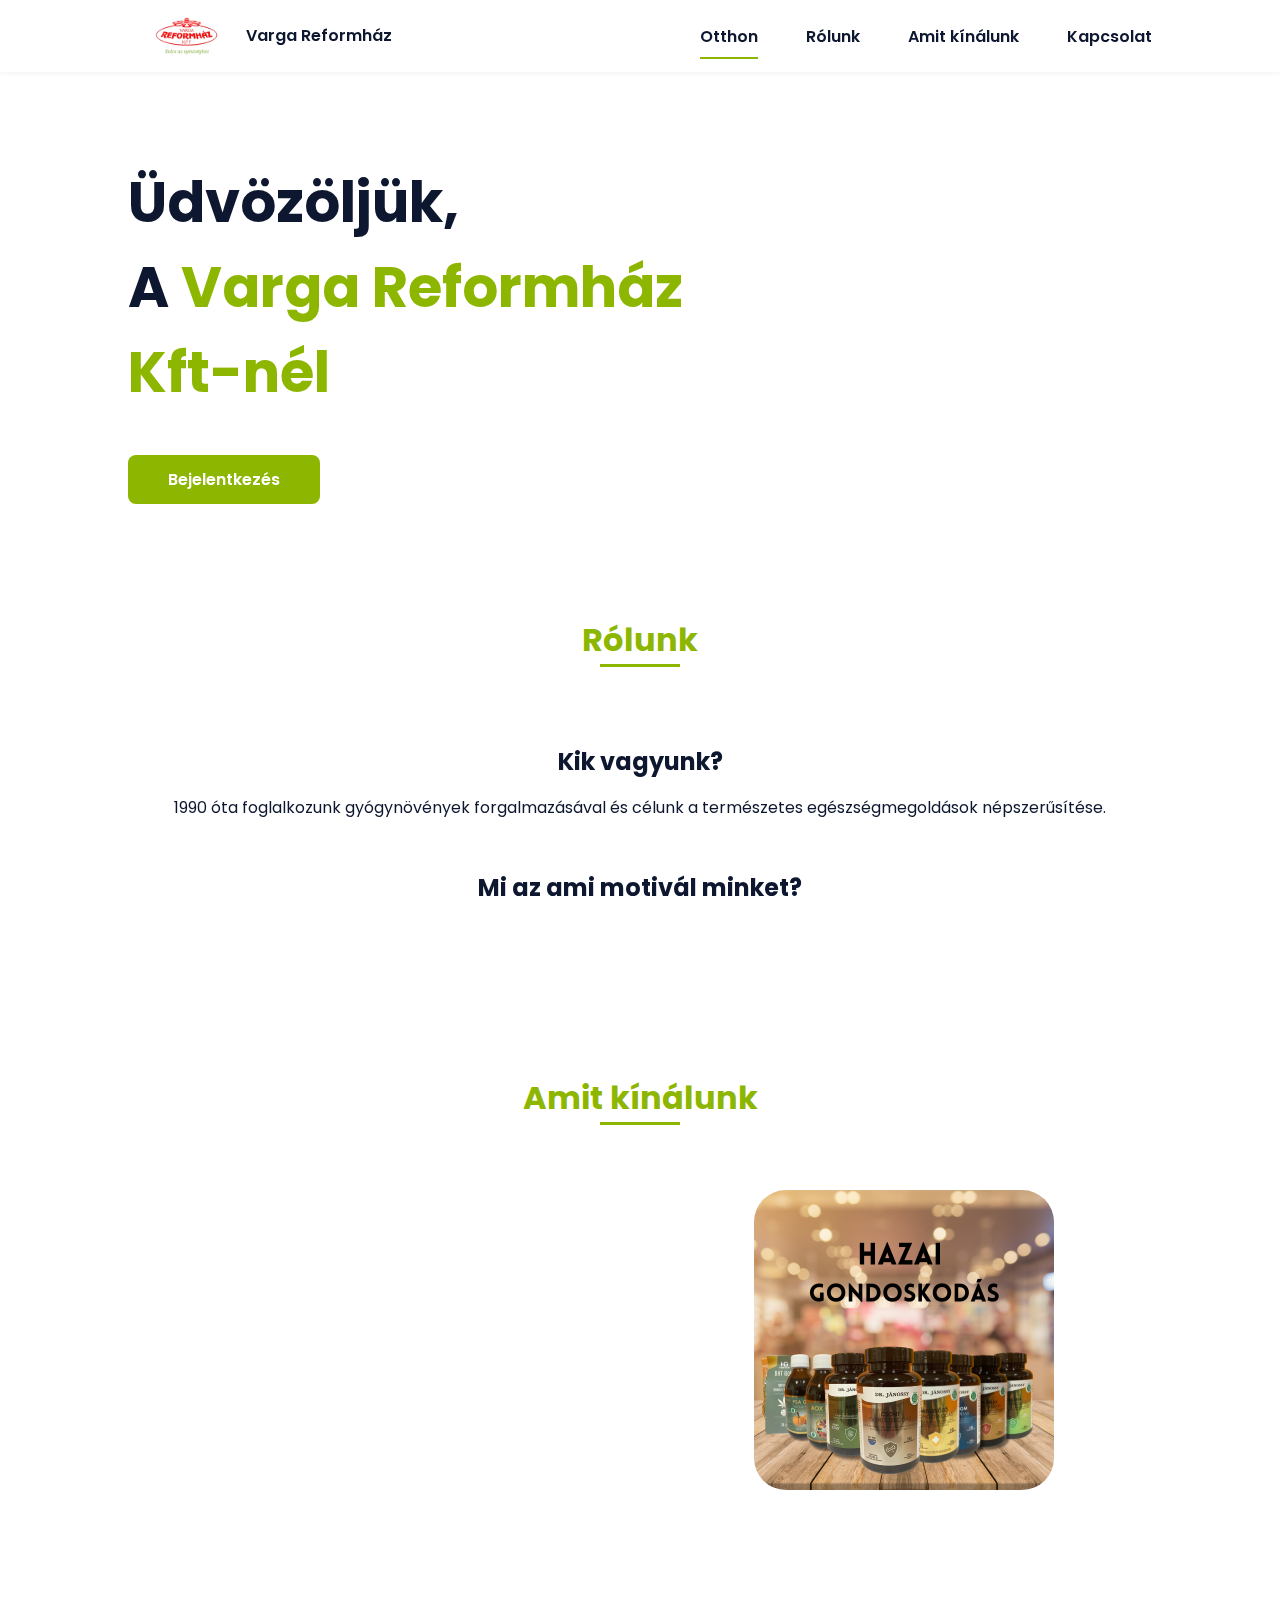
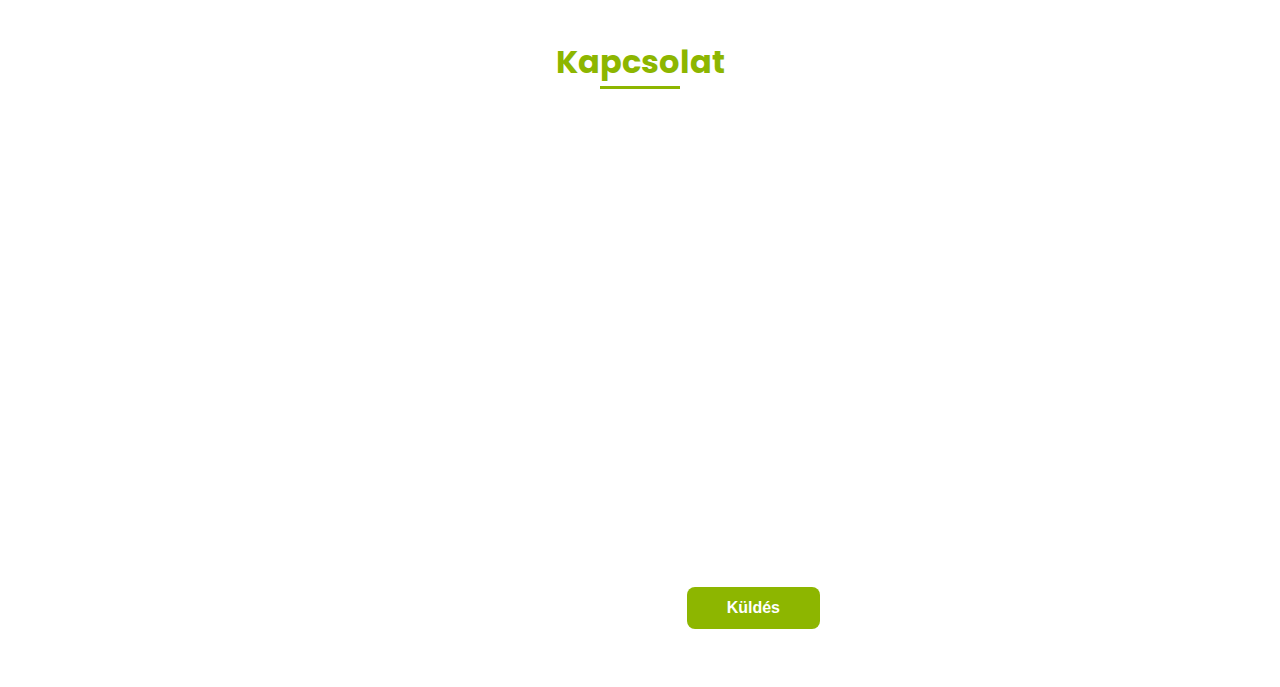
==== commit 00689df2: "delete manifest" ====
--- a/reformApp/index.html
+++ b/reformApp/index.html
@@ -5,6 +5,7 @@
     <meta charset="UTF-8">
     <meta name="viewport" content="width=device-width, initial-scale=1.0">
     <link rel="stylesheet" href="css/style.css">
+    <link rel="manifest" href="/manifest.json">
     <link href='https://cdn.jsdelivr.net/npm/boxicons@2.0.5/css/boxicons.min.css' rel='stylesheet'>
     <title>Landing Page</title>
 </head>
@@ -13,7 +14,7 @@
     <header class="l-header">
         <nav class="nav bd-grid">
             <div class="logo__div">
-                <img src="reformhaz.png" class="logo" alt=""><a href="#" class="nav__logo">Varga Reformház</a>
+                <img src="img/reformhaz.png" class="logo" alt=""><a href="#" class="nav__logo">Varga Reformház</a>
             </div>
             <div class="nav__menu" id="nav-menu">
                 <ul class="nav__list">
@@ -43,7 +44,6 @@
             <h2 class="section-title">Rólunk</h2>
             <div class="about__container">
                 <div class="about__img">
-                    <img src="assets/img/about.jpg" alt="">
                 </div>
                 <div>
                     <h2 class="about__subtitle">Kik vagyunk?</h2>
@@ -116,7 +116,7 @@
                     </div>
                 </div>
                 <div class="skills__div">
-                    <img src="hg.png" alt="" id="skills__img">
+                    <img src="img/hg.png" alt="" id="skills__img">
                 </div>
             </div>
         </section>
@@ -135,7 +135,7 @@
         </section>
     </main>
     <!--===== SCROLL REVEAL =====-->
-    <script src="https://unpkg.com/scrollreveal"></script>
+    <script src="src/scrollreveal.js"></script>
     <!--===== MAIN JS =====-->
     <script src="src/main.js"></script>
 </body>
--- a/reformApp/css/style.css
+++ b/reformApp/css/style.css
@@ -69,6 +69,7 @@
     display: flex;
     align-items: center;
 }
+
 /*===== CLASS CSS ===== */
 .section-title {
     position: relative;
@@ -246,7 +247,7 @@
 }
 .skills__description {
     display: none;
-    background-color: rgb(238, 238, 238);
+    background-color: rgb(235, 235, 235);
     font-size: 12px;
     border-radius: 5px;
     padding: 5px;
@@ -266,7 +267,7 @@
     font-size: 1.5rem;
     margin-left: var(--mb-2);
     transition: transform 0.3s ease-in-out;
-    color: #8db600;
+    color: var(--first-color);
 }
 .skills__icon {
     font-size: 2rem;
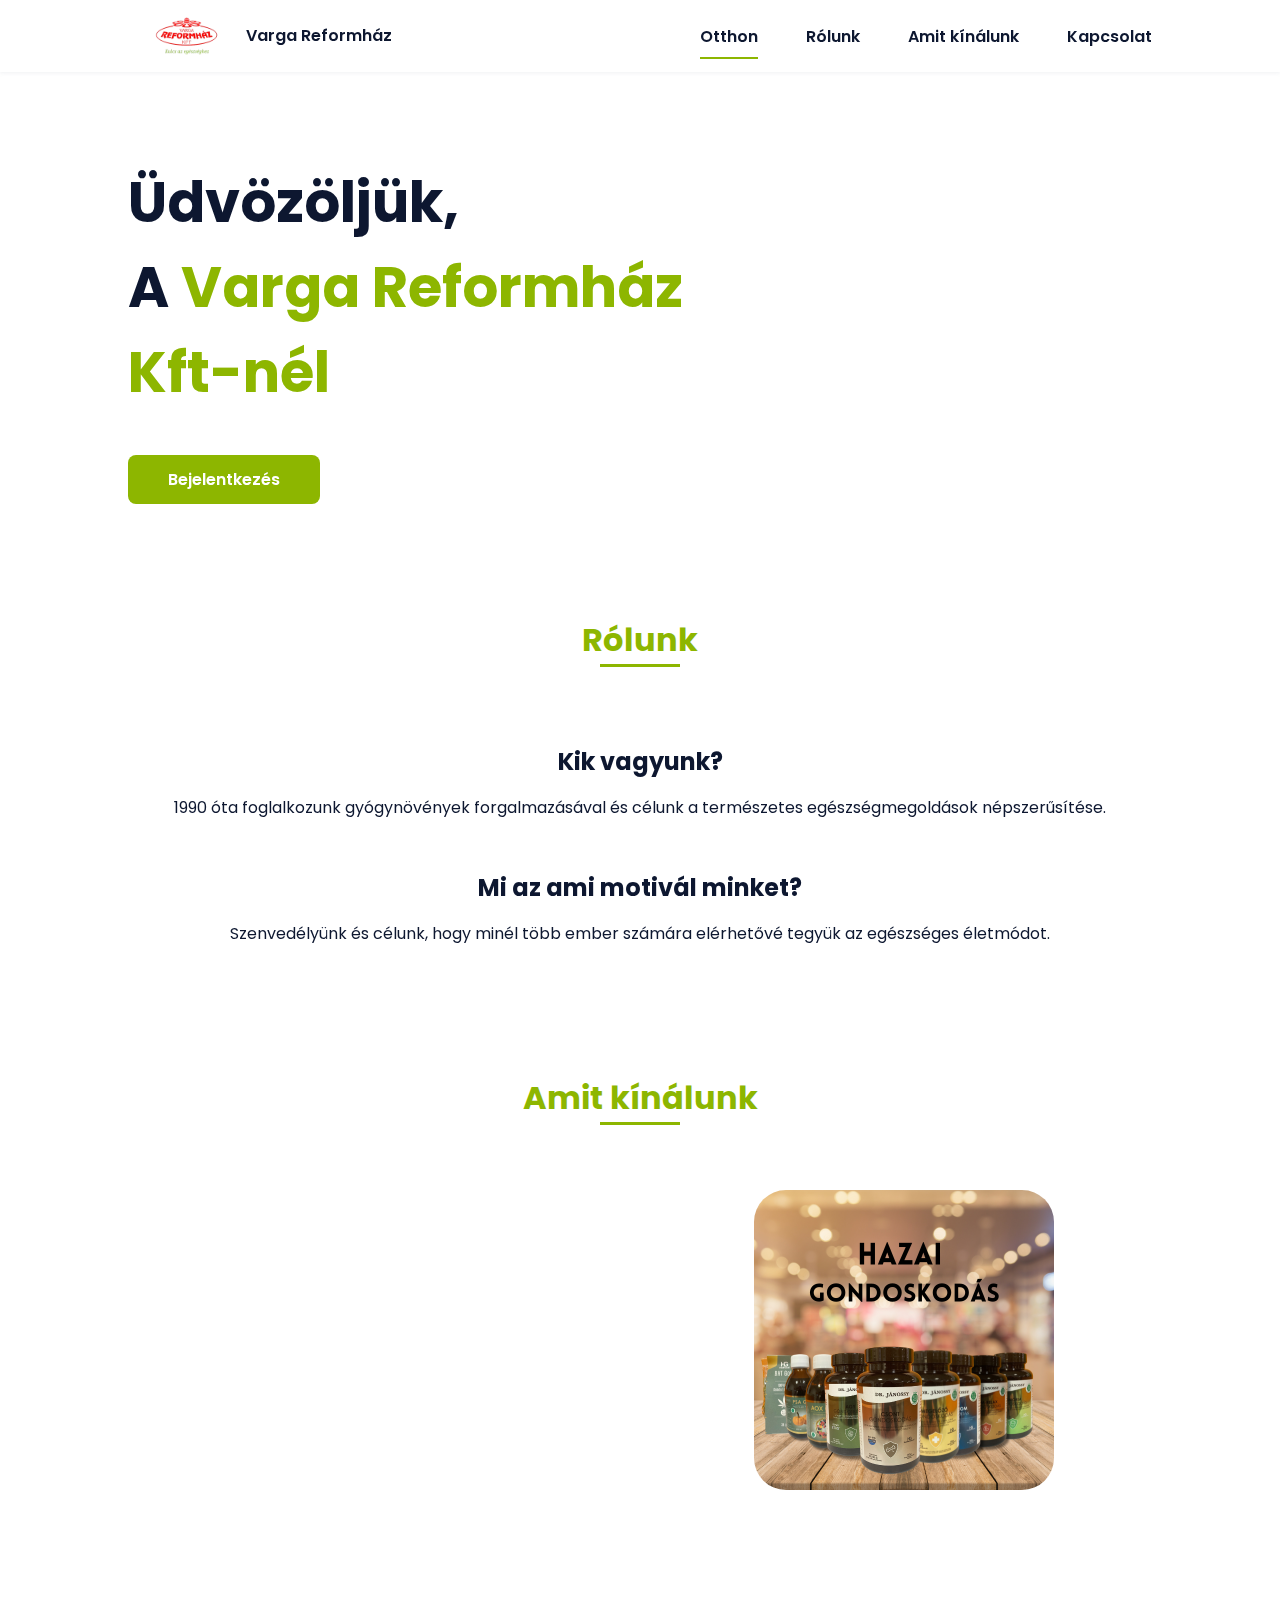
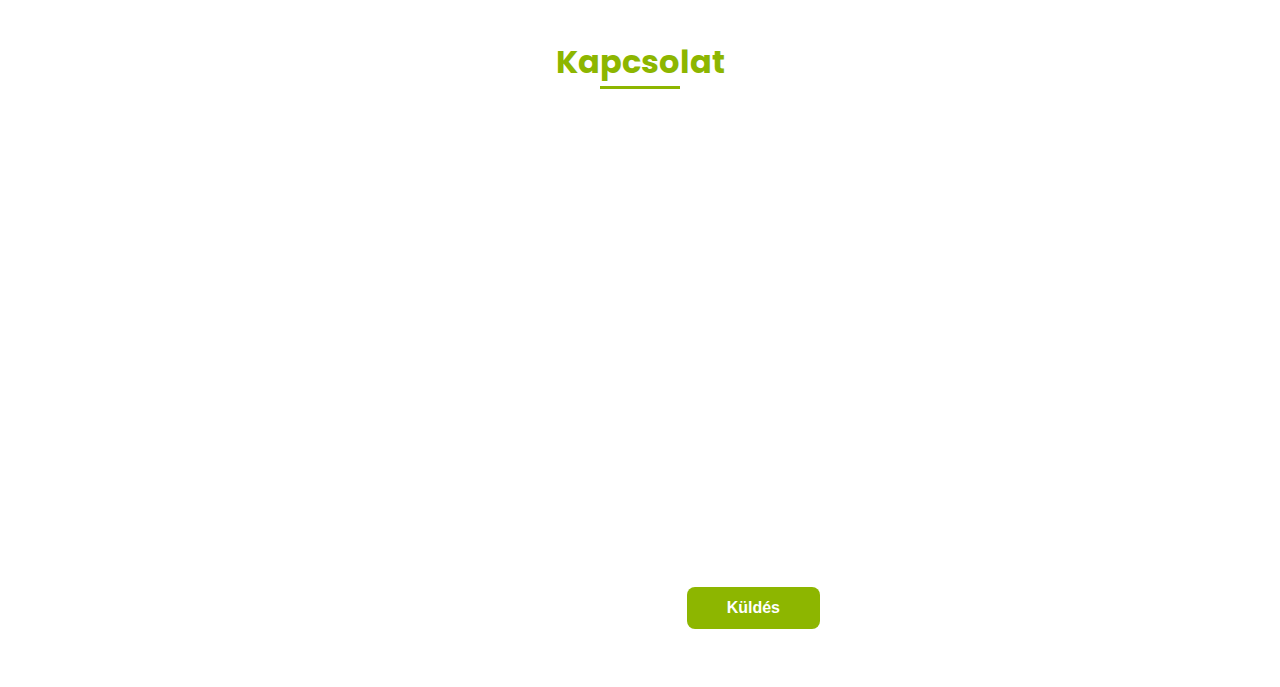
==== commit 89036451: "add manifest + service-worker.js  + main.jsbe inplementalva a pwa" ====
--- a/reformApp/index.html
+++ b/reformApp/index.html
@@ -1,11 +1,12 @@
 <!DOCTYPE html>
-<html lang="en">
+<html lang="hu">
 
 <head>
     <meta charset="UTF-8">
     <meta name="viewport" content="width=device-width, initial-scale=1.0">
+    <link rel="icon" href="img/logo.png" type="image/png">
+    <link rel="manifest" href="/manifest.json">
     <link rel="stylesheet" href="css/style.css">
-    <link rel="manifest" href="/manifest.json">
     <link href='https://cdn.jsdelivr.net/npm/boxicons@2.0.5/css/boxicons.min.css' rel='stylesheet'>
     <title>Landing Page</title>
 </head>
